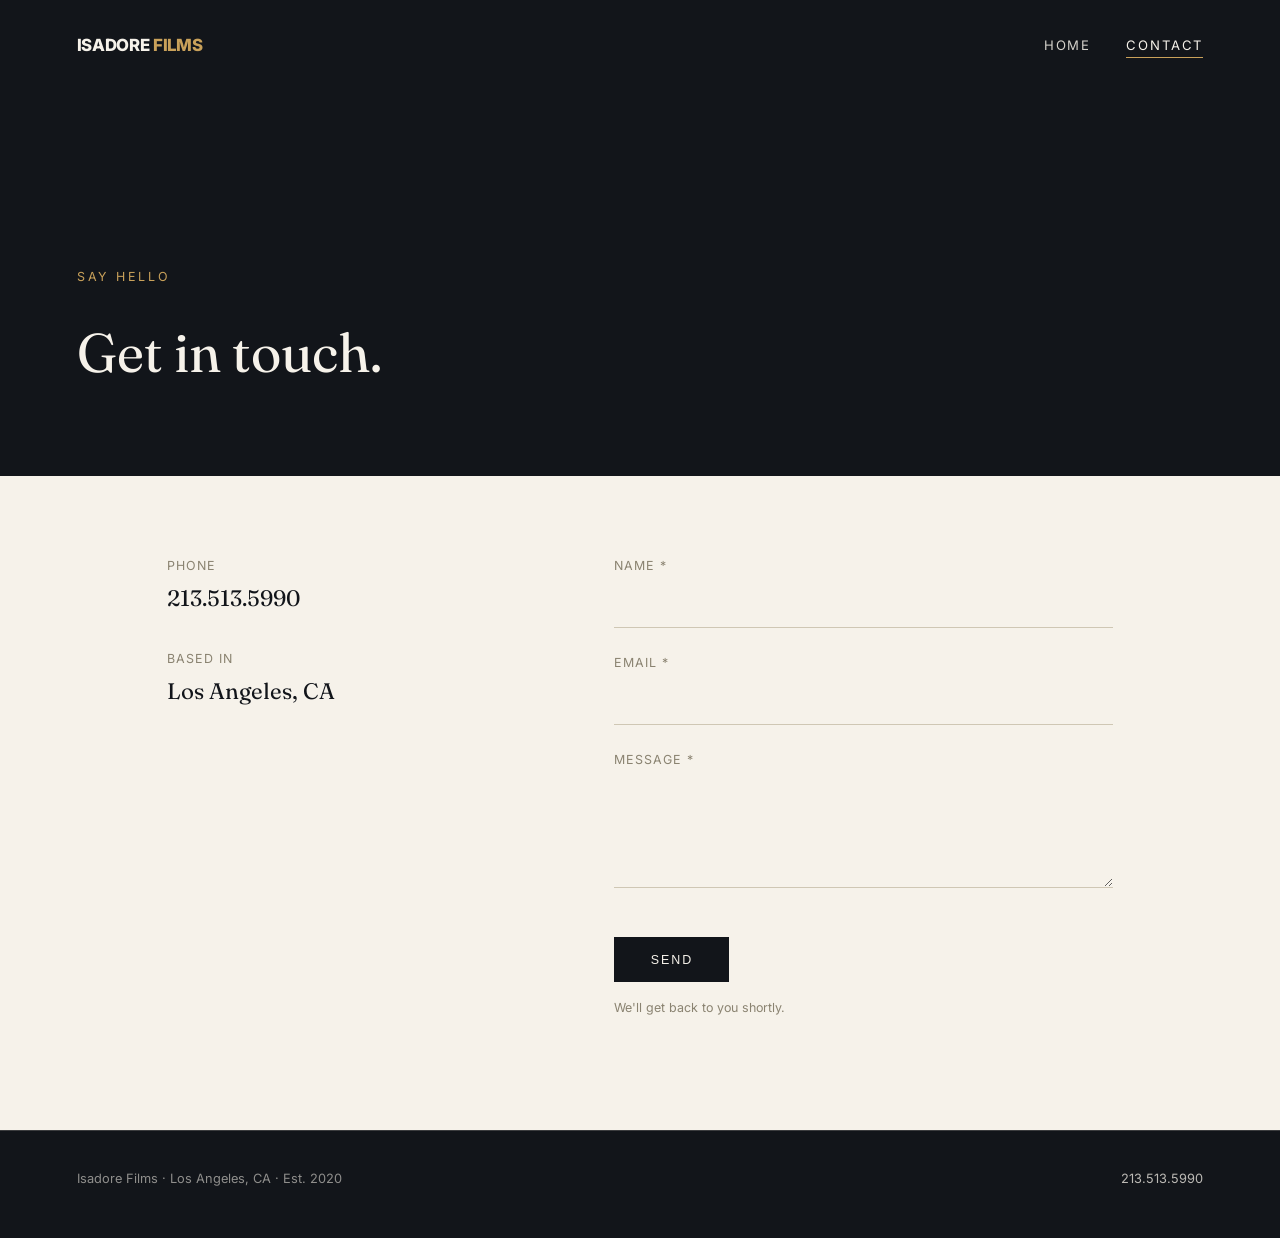
==== contact.html @ c5c1044e "Add files via upload" ====
<!doctype html>
<html lang="en">
<head>
<meta charset="UTF-8">
<meta name="viewport" content="width=device-width, initial-scale=1.0">
<title>Contact — Isadore Films</title>
<meta name="description" content="Get in touch with Isadore Films, a Los Angeles production company.">
<link rel="icon" href="data:image/svg+xml,<svg xmlns=%22http://www.w3.org/2000/svg%22 viewBox=%220 0 32 32%22><rect width=%2232%22 height=%2232%22 fill=%22%2312151a%22/><text x=%2216%22 y=%2223%22 font-family=%22Georgia,serif%22 font-size=%2220%22 fill=%22%23c9a15a%22 text-anchor=%22middle%22>I</text></svg>">
<link rel="stylesheet" href="styles.css">
</head>
<body>

<header class="site-header is-light">
  <a href="./" class="logo">
    <span class="word">Isadore <b>Films</b></span>
  </a>
  <nav class="primary">
    <ul>
      <li><a href="./">Home</a></li>
      <li><a href="contact.html" class="active">Contact</a></li>
    </ul>
  </nav>
</header>

<section class="page-head">
  <p class="eyebrow">Say hello</p>
  <h1>Get in touch.</h1>
</section>

<section class="contact-grid">
  <div class="contact-info">
    <div class="item">
      <small>Phone</small>
      <a href="tel:+12135135990">213.513.5990</a>
    </div>
    <div class="item">
      <small>Based in</small>
      <span>Los Angeles, CA</span>
    </div>
  </div>

  <form class="contact-form" action="https://formspree.io/f/YOUR_FORM_ID" method="POST">
    <div class="field">
      <label for="name">Name *</label>
      <input type="text" id="name" name="name" required>
    </div>
    <div class="field">
      <label for="email">Email *</label>
      <input type="email" id="email" name="email" required>
    </div>
    <div class="field">
      <label for="message">Message *</label>
      <textarea id="message" name="message" required></textarea>
    </div>
    <input type="hidden" name="_subject" value="New message from isadorefilms.com">
    <button type="submit">Send</button>
    <p class="form-note">We'll get back to you shortly.</p>
  </form>
</section>

<footer>
  <span>Isadore Films · Los Angeles, CA · Est. 2020</span>
  <span><a href="tel:+12135135990">213.513.5990</a></span>
</footer>

</body>
</html>
---- styles.css ----
/* Isadore Films — shared stylesheet */

@import url('https://fonts.googleapis.com/css2?family=Fraunces:ital,opsz,wght@0,9..144,300;0,9..144,400;0,9..144,500;0,9..144,600;1,9..144,400&family=Inter:wght@300;400;500;600;800&display=swap');

:root{
  --ink:#12151a;
  --ink-soft:#1c2029;
  --paper:#f6f2ea;
  --paper-dim:#eae4d8;
  --gold:#c9a15a;
  --line: rgba(246,242,234,0.18);
  --serif:'Fraunces', Georgia, serif;
  --sans:'Inter', -apple-system, BlinkMacSystemFont, 'Segoe UI', sans-serif;
}

*{box-sizing:border-box; margin:0; padding:0;}

html{scroll-behavior:smooth;}

body{
  font-family:var(--sans);
  background:var(--paper);
  color:var(--ink);
  line-height:1.6;
  -webkit-font-smoothing:antialiased;
}

img{max-width:100%; display:block;}

a{color:inherit; text-decoration:none;}

.wrap{
  max-width:1100px;
  margin:0 auto;
  padding:0 6vw;
}

/* ---------- Header ---------- */

.site-header{
  position:absolute;
  top:0; left:0; right:0;
  z-index:20;
  padding:2rem 6vw;
  display:flex;
  align-items:flex-start;
  justify-content:space-between;
}

.site-header.is-light{
  position:relative;
  background:var(--ink);
}

.logo{
  display:flex;
  align-items:center;
  font-family:var(--sans);
  font-weight:800;
  font-size:1.05rem;
  letter-spacing:-.02em;
  text-transform:uppercase;
  color:var(--paper);
}

.logo .word b{
  font-weight:800;
  color:var(--gold);
}

nav.primary ul{
  list-style:none;
  display:flex;
  gap:2.2rem;
}

nav.primary a{
  font-size:.82rem;
  letter-spacing:.14em;
  text-transform:uppercase;
  color:var(--paper);
  opacity:.85;
  transition:opacity .2s ease;
}

nav.primary a:hover, nav.primary a.active{ opacity:1; }
nav.primary a.active{ border-bottom:1px solid var(--gold); padding-bottom:4px; }

/* ---------- Hero ---------- */

.hero{
  position:relative;
  min-height:92vh;
  display:flex;
  align-items:flex-end;
  color:var(--paper);
  background-size:cover;
  background-position:center;
  isolation:isolate;
}

.hero::before{
  content:"";
  position:absolute; inset:0;
  background:
    linear-gradient(180deg, rgba(18,21,26,.55) 0%, rgba(18,21,26,.35) 35%, rgba(18,21,26,.85) 100%);
  z-index:-1;
}

.hero-inner{
  padding:0 6vw 6.5rem;
  max-width:820px;
}

.eyebrow{
  font-size:.78rem;
  letter-spacing:.22em;
  text-transform:uppercase;
  color:var(--gold);
  margin-bottom:1.4rem;
}

/* Hero wordmark — same lockup as the header logo, at hero scale */
.hero-logo{
  font-family:var(--sans);
  font-weight:800;
  font-size:clamp(2.4rem, 6vw, 4.6rem);
  letter-spacing:-.02em;
  line-height:1.05;
  text-transform:uppercase;
  color:var(--paper);
  opacity:.8;
  text-shadow:0 2px 4px rgba(0,0,0,.85), 0 6px 24px rgba(0,0,0,.7);
}

.hero-logo b{
  font-weight:800;
  color:var(--gold);
}

/* Logo + location stacked at the top of the page */
.brand{
  display:flex;
  flex-direction:column;
}

.site-header .eyebrow{
  margin-top:.55rem;
  margin-bottom:0;
}

.hero h1{
  font-family:var(--serif);
  font-weight:400;
  font-size:clamp(2.4rem, 6vw, 4.6rem);
  line-height:1.05;
  opacity:.8;
  text-shadow:0 2px 4px rgba(0,0,0,.85), 0 6px 24px rgba(0,0,0,.7);
}

.hero h1 .accent{
  color:var(--gold);
}

.hero .sub{
  margin-top:1.6rem;
  font-size:1.05rem;
  max-width:36ch;
  color:rgba(246,242,234,.85);
}

.scroll-cue{
  position:absolute;
  bottom:2.4rem; left:6vw;
  height:42px;
  display:flex;
  align-items:flex-start;
}

.scroll-line{
  display:block;
  width:1px;
  height:100%;
  background:linear-gradient(to bottom, var(--gold), rgba(246,242,234,0));
  transform-origin:top;
  animation:scrollDraw 2.4s ease-in-out infinite;
}

@keyframes scrollDraw{
  0%{ transform:scaleY(0); opacity:0; }
  35%{ transform:scaleY(1); opacity:1; }
  75%{ transform:scaleY(1); opacity:.4; }
  100%{ transform:scaleY(0); opacity:0; }
}

@media (prefers-reduced-motion: reduce){
  .scroll-line{ animation:none; opacity:.6; transform:scaleY(1); }
}

/* ---------- Philosophy ---------- */

.philosophy{
  padding:7rem 6vw;
  background:var(--paper);
}

.philosophy .kicker{
  font-size:.78rem;
  letter-spacing:.22em;
  text-transform:uppercase;
  color:#8a8371;
  margin-bottom:3rem;
  text-align:center;
}

.tenets{
  display:grid;
  grid-template-columns:repeat(3,1fr);
  gap:3rem;
  max-width:1000px;
  margin:0 auto;
}

.tenet{
  text-align:center;
  padding:0 1rem;
}

.tenet .num{
  font-family:var(--serif);
  font-style:italic;
  color:var(--gold);
  font-size:1rem;
  margin-bottom:1rem;
  display:block;
}

.tenet p{
  font-family:var(--serif);
  font-size:1.7rem;
  line-height:1.3;
}

.tenet b{ font-weight:600; }

/* ---------- Quote / cinematic band ---------- */

.band{
  position:relative;
  min-height:60vh;
  display:flex;
  align-items:center;
  justify-content:center;
  background-size:cover;
  background-position:center 30%;
  color:var(--paper);
  text-align:center;
  isolation:isolate;
}

.band::before{
  content:"";
  position:absolute; inset:0;
  background:rgba(15,17,22,.6);
  z-index:-1;
}

.band blockquote{
  font-family:var(--sans);
  font-style:normal;
  font-weight:300;
  font-size:clamp(1.25rem, 2.4vw, 1.7rem);
  letter-spacing:.02em;
  max-width:30ch;
  line-height:1.55;
  padding:0 6vw;
  opacity:.8;
  text-shadow:0 2px 4px rgba(0,0,0,.85), 0 6px 24px rgba(0,0,0,.7);
}

/* ---------- CTA ---------- */

.cta{
  padding:6.5rem 6vw;
  text-align:center;
  background:var(--ink);
  color:var(--paper);
}

.cta h2{
  font-family:var(--serif);
  font-weight:400;
  font-size:clamp(1.8rem,4vw,2.6rem);
  margin-bottom:2rem;
}

.btn{
  display:inline-block;
  border:1px solid var(--gold);
  color:var(--paper);
  padding:.95rem 2.4rem;
  font-size:.78rem;
  letter-spacing:.18em;
  text-transform:uppercase;
  transition:background .25s ease, color .25s ease;
}

.btn:hover{
  background:var(--gold);
  color:var(--ink);
}

/* ---------- Footer ---------- */

footer{
  background:var(--ink);
  color:rgba(246,242,234,.55);
  padding:2.4rem 6vw 3rem;
  font-size:.8rem;
  display:flex;
  flex-wrap:wrap;
  gap:1rem;
  justify-content:space-between;
  border-top:1px solid var(--line);
}

footer a{ color:rgba(246,242,234,.75); }
footer a:hover{ color:var(--gold); }

/* ---------- Contact page ---------- */

.page-head{
  background:var(--ink);
  color:var(--paper);
  padding:11rem 6vw 5rem;
}

.page-head .eyebrow{ color:var(--gold); }

.page-head h1{
  font-family:var(--serif);
  font-weight:400;
  font-size:clamp(2.2rem,5vw,3.4rem);
}

.contact-grid{
  max-width:1100px;
  margin:0 auto;
  padding:5rem 6vw 7rem;
  display:grid;
  grid-template-columns:1fr 1.3fr;
  gap:4rem;
}

.contact-info h3{
  font-family:var(--serif);
  font-weight:500;
  font-size:1.1rem;
  margin-bottom:1.2rem;
  color:#8a8371;
  text-transform:uppercase;
  letter-spacing:.1em;
  font-size:.78rem;
}

.contact-info .item{
  margin-bottom:2rem;
}

.contact-info .item a, .contact-info .item span{
  font-family:var(--serif);
  font-size:1.4rem;
}

.contact-info .item small{
  display:block;
  color:#8a8371;
  font-size:.78rem;
  letter-spacing:.08em;
  text-transform:uppercase;
  margin-bottom:.3rem;
}

form.contact-form label{
  display:block;
  font-size:.78rem;
  letter-spacing:.08em;
  text-transform:uppercase;
  color:#8a8371;
  margin-bottom:.5rem;
}

form.contact-form .field{
  margin-bottom:1.6rem;
}

form.contact-form input,
form.contact-form textarea{
  width:100%;
  border:none;
  border-bottom:1px solid #cfc7b4;
  background:transparent;
  padding:.7rem .1rem;
  font-family:var(--sans);
  font-size:1rem;
  color:var(--ink);
}

form.contact-form input:focus,
form.contact-form textarea:focus{
  outline:none;
  border-bottom-color:var(--gold);
}

form.contact-form textarea{ resize:vertical; min-height:110px; }

form.contact-form button{
  margin-top:1rem;
  border:1px solid var(--ink);
  background:var(--ink);
  color:var(--paper);
  padding:.9rem 2.2rem;
  font-size:.78rem;
  letter-spacing:.16em;
  text-transform:uppercase;
  cursor:pointer;
  transition:background .2s ease, color .2s ease;
}

form.contact-form button:hover{
  background:transparent;
  color:var(--ink);
}

.form-note{
  font-size:.78rem;
  color:#8a8371;
  margin-top:1rem;
}

/* ---------- Responsive ---------- */

@media (max-width: 760px){
  .tenets{ grid-template-columns:1fr; gap:2.4rem; }
  .contact-grid{ grid-template-columns:1fr; gap:3rem; padding-top:3.5rem; }
  nav.primary ul{ gap:1.3rem; }
  .site-header{ padding:1.4rem 6vw; }
  .page-head{ padding-top:8rem; }
}
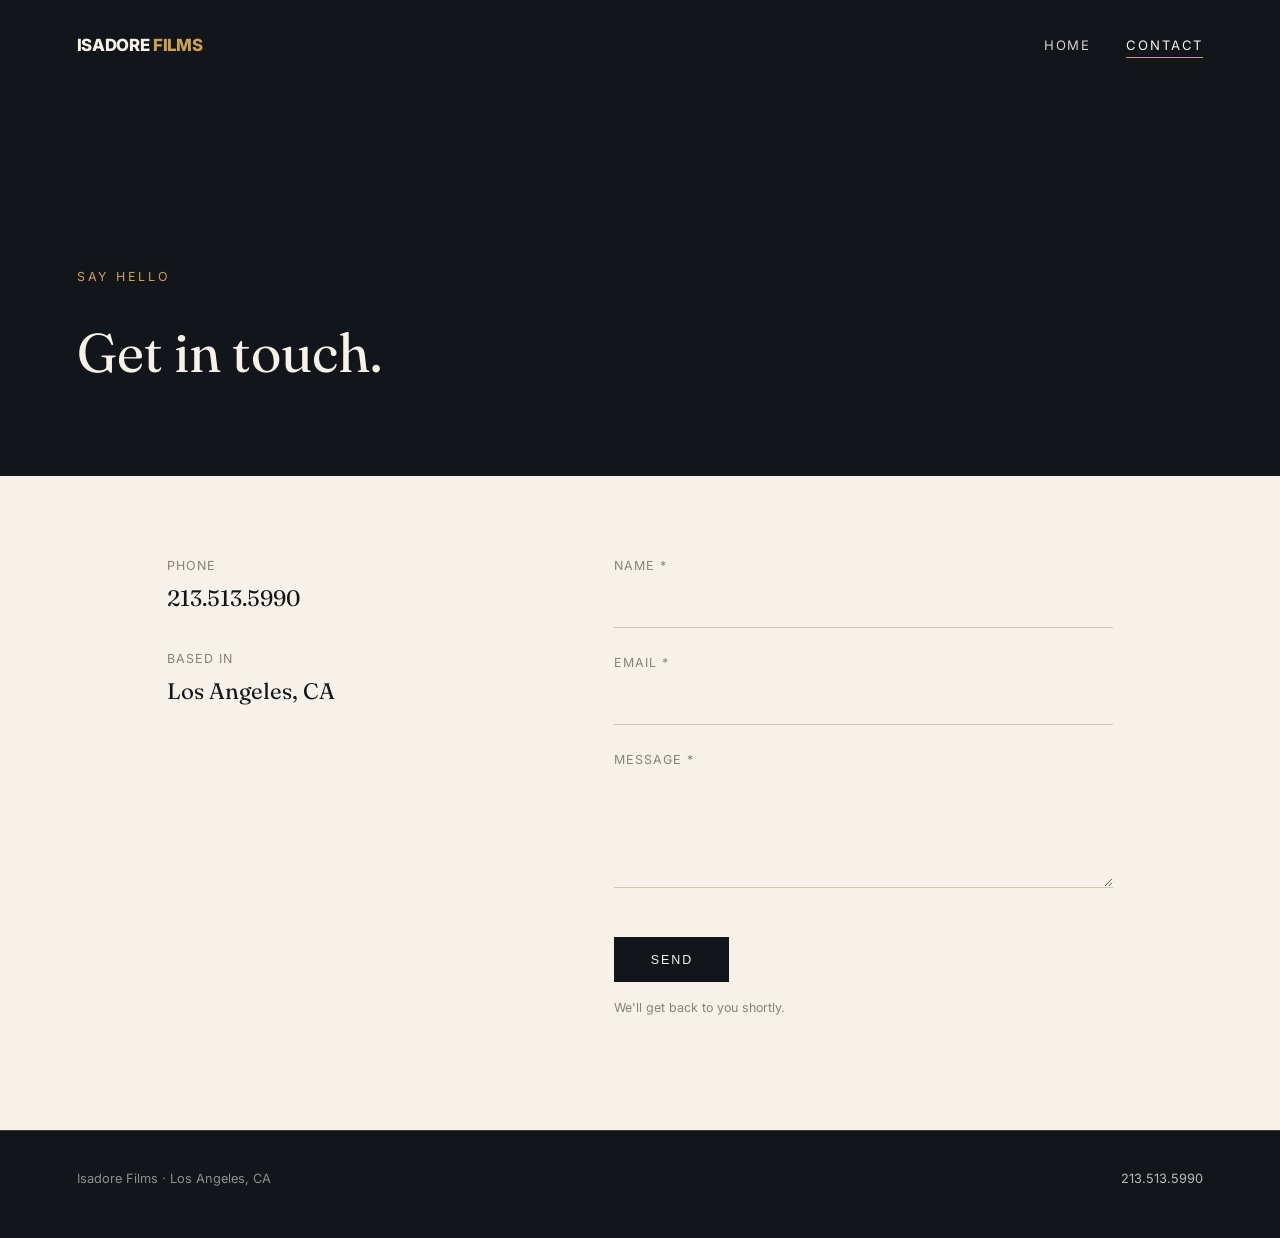
==== commit c818a91a: "Add files via upload" ====
--- a/contact.html
+++ b/contact.html
@@ -5,7 +5,9 @@
 <meta name="viewport" content="width=device-width, initial-scale=1.0">
 <title>Contact — Isadore Films</title>
 <meta name="description" content="Get in touch with Isadore Films, a Los Angeles production company.">
-<link rel="icon" href="data:image/svg+xml,<svg xmlns=%22http://www.w3.org/2000/svg%22 viewBox=%220 0 32 32%22><rect width=%2232%22 height=%2232%22 fill=%22%2312151a%22/><text x=%2216%22 y=%2223%22 font-family=%22Georgia,serif%22 font-size=%2220%22 fill=%22%23c9a15a%22 text-anchor=%22middle%22>I</text></svg>">
+<link rel="icon" href="favicon.ico" sizes="any">
+<link rel="icon" href="favicon.svg" type="image/svg+xml">
+<link rel="apple-touch-icon" href="apple-touch-icon.png">
 <link rel="stylesheet" href="styles.css">
 </head>
 <body>
@@ -39,7 +41,7 @@
     </div>
   </div>
 
-  <form class="contact-form" action="https://formspree.io/f/YOUR_FORM_ID" method="POST">
+  <form class="contact-form" action="https://formspree.io/f/xaeyjerq" method="POST">
     <div class="field">
       <label for="name">Name *</label>
       <input type="text" id="name" name="name" required>
@@ -59,9 +61,14 @@
 </section>
 
 <footer>
-  <span>Isadore Films · Los Angeles, CA · Est. 2020</span>
+  <span>Isadore Films · Los Angeles, CA</span>
   <span><a href="tel:+12135135990">213.513.5990</a></span>
 </footer>
 
+
+<!-- Cloudflare Web Analytics -->
+<script type="module" src="https://static.cloudflareinsights.com/beacon.min.js" data-cf-beacon='{"token": "da4c46cee6a64100b28957f412d45aaa"}'></script>
+<!-- End Cloudflare Web Analytics -->
+
 </body>
 </html>
--- a/styles.css
+++ b/styles.css
@@ -103,7 +103,7 @@
   content:"";
   position:absolute; inset:0;
   background:
-    linear-gradient(180deg, rgba(18,21,26,.55) 0%, rgba(18,21,26,.35) 35%, rgba(18,21,26,.85) 100%);
+    linear-gradient(180deg, rgba(18,21,26,.28) 0%, rgba(18,21,26,.10) 40%, rgba(18,21,26,.72) 100%);
   z-index:-1;
 }
 
@@ -152,7 +152,7 @@
 .hero h1{
   font-family:var(--serif);
   font-weight:400;
-  font-size:clamp(2.4rem, 6vw, 4.6rem);
+  font-size:clamp(1.2rem, 3vw, 2.3rem);
   line-height:1.05;
   opacity:.8;
   text-shadow:0 2px 4px rgba(0,0,0,.85), 0 6px 24px rgba(0,0,0,.7);
@@ -243,16 +243,83 @@
 
 .tenet b{ font-weight:600; }
 
-/* ---------- Quote / cinematic band ---------- */
+/* ---------- Clients ---------- */
+
+.clients{
+  padding:1rem 6vw 6rem;
+  background:var(--paper);
+}
+
+.clients .kicker{
+  font-size:.78rem;
+  letter-spacing:.22em;
+  text-transform:uppercase;
+  color:#8a8371;
+  margin-bottom:3rem;
+  text-align:center;
+}
+
+/* Flex rather than grid so a leftover row centers instead of
+   hanging off to the left when the logo count changes. */
+.client-grid{
+  list-style:none;
+  display:flex;
+  flex-wrap:wrap;
+  justify-content:center;
+  align-items:center;
+  gap:2.8rem 2rem;
+  max-width:1020px;
+  margin:0 auto;
+}
+
+.client-grid li{
+  flex:0 0 calc(20% - 1.6rem);
+  display:flex;
+  align-items:center;
+  justify-content:center;
+}
+
+@media (max-width: 900px){
+  .client-grid li{ flex-basis:calc(33.333% - 1.4rem); }
+}
+
+.client-grid img{
+  max-width:100%;
+  height:auto;
+  opacity:.5;
+  transition:opacity .25s ease;
+}
+
+.client-grid img:hover{ opacity:.95; }
+
+.client-note{
+  max-width:1000px;
+  margin:3rem auto 0;
+  text-align:center;
+  font-size:.68rem;
+  letter-spacing:.06em;
+  color:#a09a8b;
+}
+
+@media (max-width: 560px){
+  .client-grid{ gap:2.4rem 1.6rem; }
+  .client-grid li{ flex-basis:calc(50% - 0.8rem); }
+}
+
+/* ---------- Skyline band + call to action ---------- */
 
 .band{
   position:relative;
-  min-height:60vh;
+  /* Box takes the photo's own 1161x871 ratio, so "cover" fills edge to edge
+     without cropping and without letterbox bars — full width, whole image. */
+  aspect-ratio:1161 / 871;
+  width:100%;
+  min-height:340px;
   display:flex;
   align-items:center;
   justify-content:center;
   background-size:cover;
-  background-position:center 30%;
+  background-position:center;
   color:var(--paper);
   text-align:center;
   isolation:isolate;
@@ -265,34 +332,24 @@
   z-index:-1;
 }
 
-.band blockquote{
-  font-family:var(--sans);
-  font-style:normal;
-  font-weight:300;
-  font-size:clamp(1.25rem, 2.4vw, 1.7rem);
-  letter-spacing:.02em;
-  max-width:30ch;
-  line-height:1.55;
+.band-inner{
   padding:0 6vw;
-  opacity:.8;
+  display:flex;
+  flex-direction:column;
+  align-items:center;
+  gap:2.2rem;
+}
+
+.band h2{
+  font-family:var(--serif);
+  font-weight:400;
+  font-size:clamp(1.8rem, 4vw, 2.8rem);
+  line-height:1.15;
+  opacity:.9;
   text-shadow:0 2px 4px rgba(0,0,0,.85), 0 6px 24px rgba(0,0,0,.7);
 }
 
-/* ---------- CTA ---------- */
-
-.cta{
-  padding:6.5rem 6vw;
-  text-align:center;
-  background:var(--ink);
-  color:var(--paper);
-}
-
-.cta h2{
-  font-family:var(--serif);
-  font-weight:400;
-  font-size:clamp(1.8rem,4vw,2.6rem);
-  margin-bottom:2rem;
-}
+/* ---------- CTA button ---------- */
 
 .btn{
   display:inline-block;
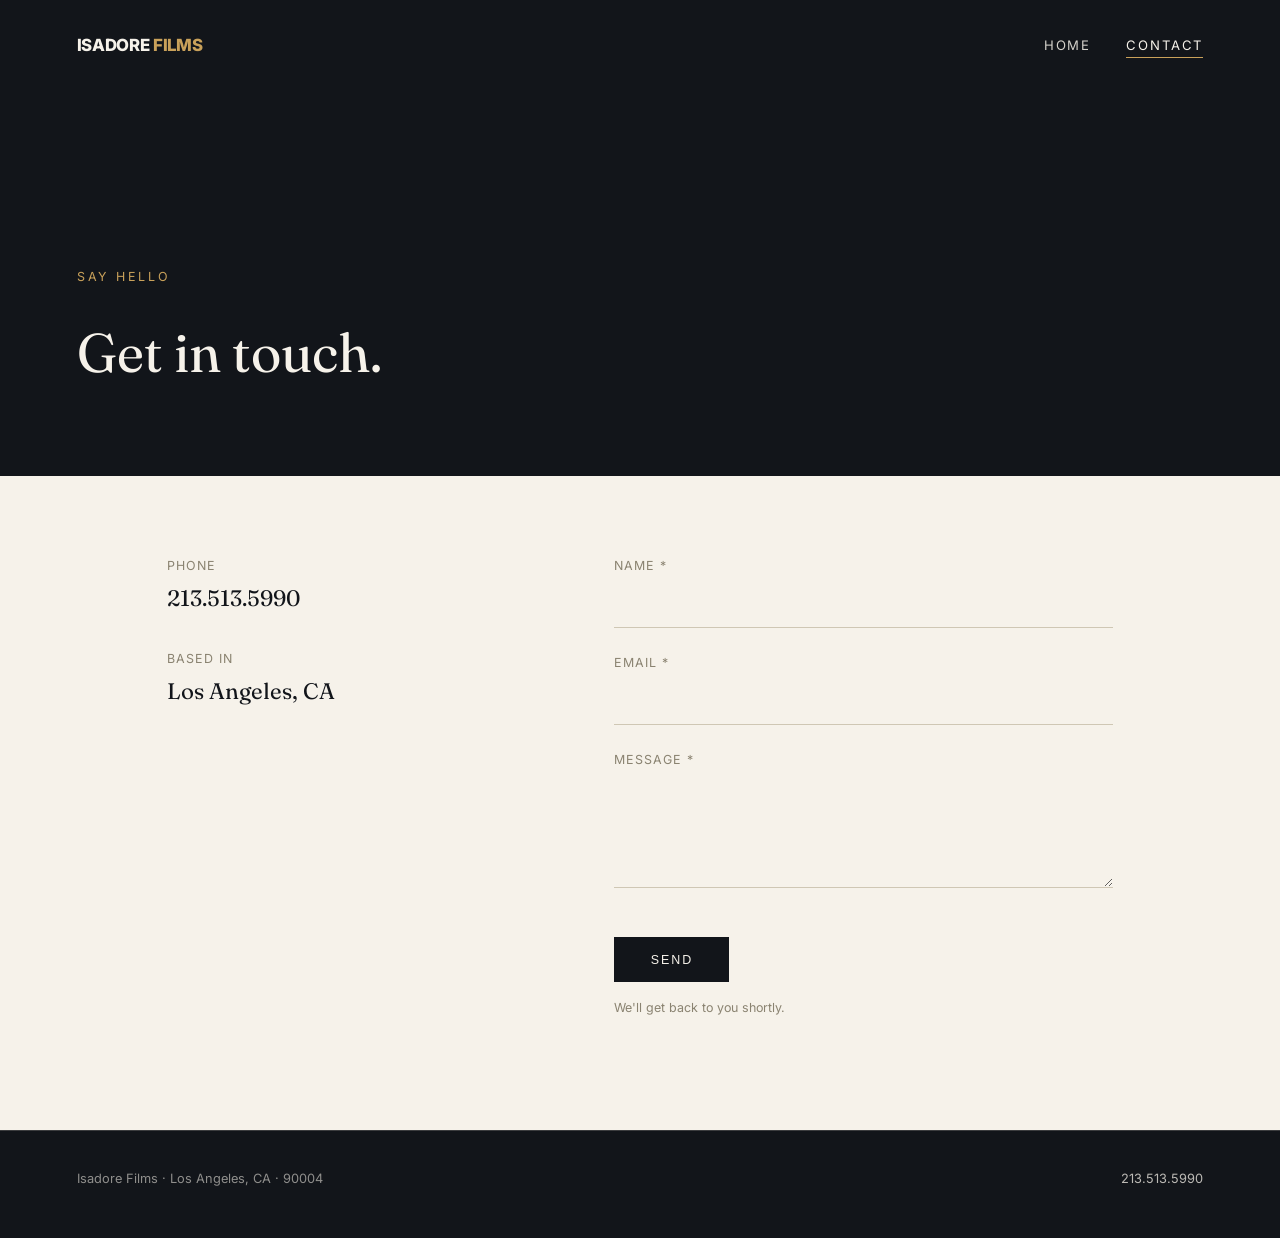
==== commit 0493389d: "Add files via upload" ====
--- a/contact.html
+++ b/contact.html
@@ -61,7 +61,7 @@
 </section>
 
 <footer>
-  <span>Isadore Films · Los Angeles, CA</span>
+  <span>Isadore Films · Los Angeles, CA · 90004</span>
   <span><a href="tel:+12135135990">213.513.5990</a></span>
 </footer>
 
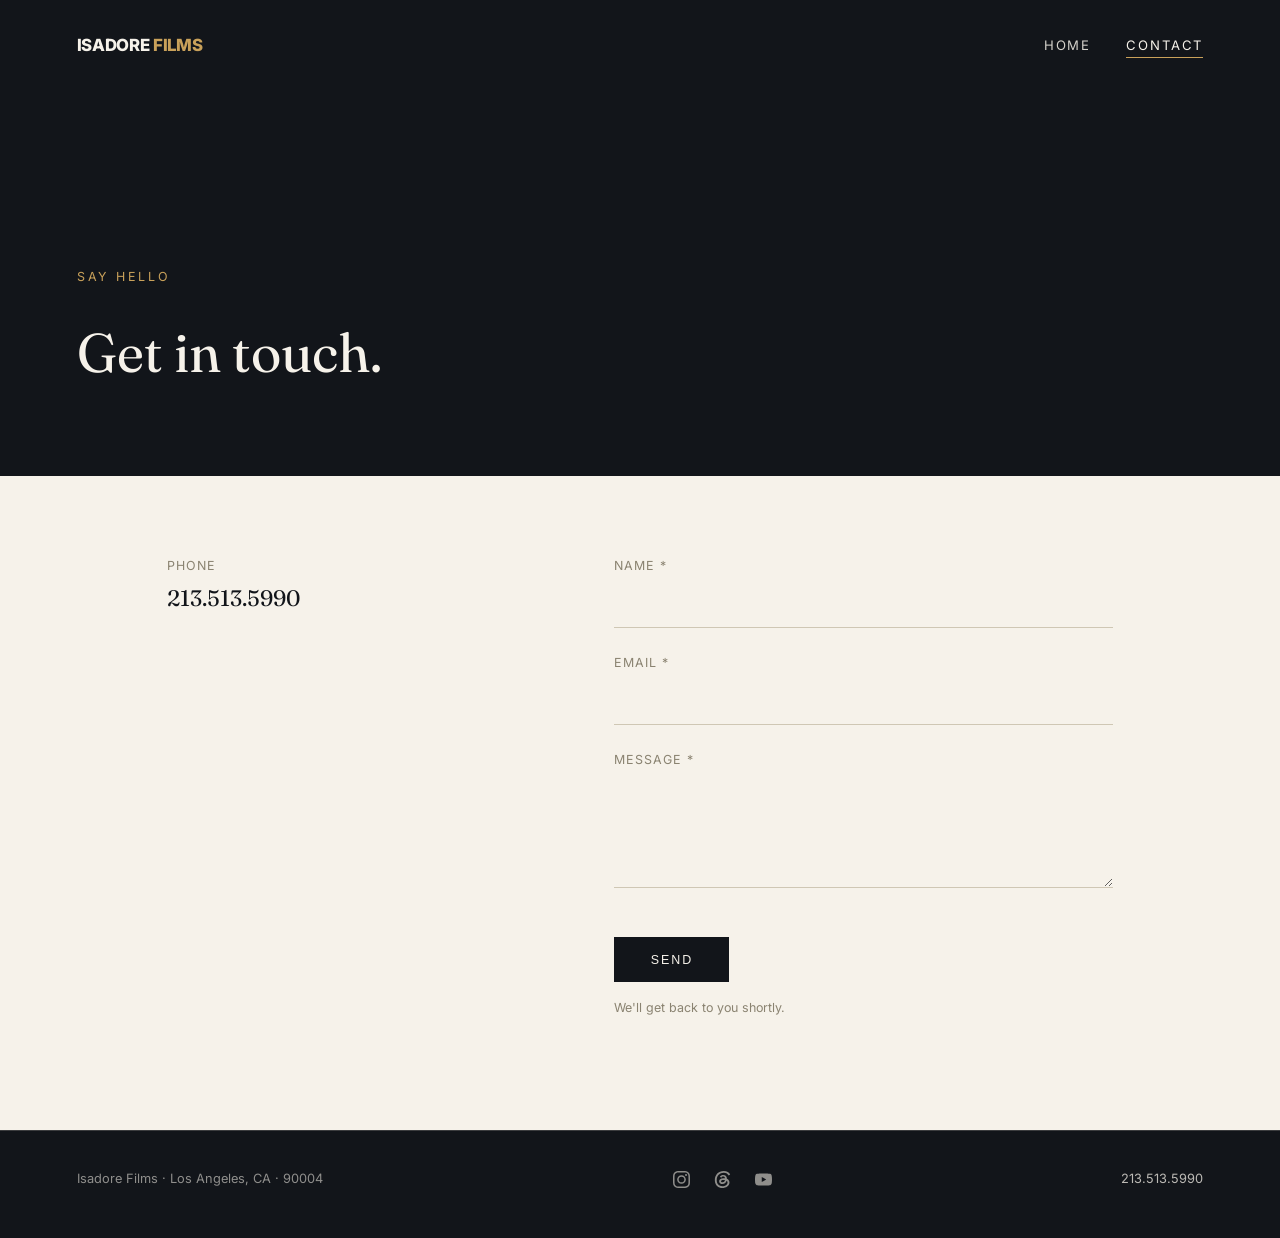
==== commit 9f64b80a: "Add files via upload" ====
--- a/contact.html
+++ b/contact.html
@@ -35,10 +35,6 @@
       <small>Phone</small>
       <a href="tel:+12135135990">213.513.5990</a>
     </div>
-    <div class="item">
-      <small>Based in</small>
-      <span>Los Angeles, CA</span>
-    </div>
   </div>
 
   <form class="contact-form" action="https://formspree.io/f/xaeyjerq" method="POST">
@@ -62,6 +58,11 @@
 
 <footer>
   <span>Isadore Films · Los Angeles, CA · 90004</span>
+  <span class="social">
+    <a href="https://www.instagram.com/isadorefilms/" target="_blank" rel="noopener" aria-label="Instagram"><svg viewBox="0 0 24 24" aria-hidden="true"><path d="M7.0301.084c-1.2768.0602-2.1487.264-2.911.5634-.7888.3075-1.4575.72-2.1228 1.3877-.6652.6677-1.075 1.3368-1.3802 2.127-.2954.7638-.4956 1.6365-.552 2.914-.0564 1.2775-.0689 1.6882-.0626 4.947.0062 3.2586.0206 3.6671.0825 4.9473.061 1.2765.264 2.1482.5635 2.9107.308.7889.72 1.4573 1.388 2.1228.6679.6655 1.3365 1.0743 2.1285 1.38.7632.295 1.6361.4961 2.9134.552 1.2773.056 1.6884.069 4.9462.0627 3.2578-.0062 3.668-.0207 4.9478-.0814 1.28-.0607 2.147-.2652 2.9098-.5633.7889-.3086 1.4578-.72 2.1228-1.3881.665-.6682 1.0745-1.3378 1.3795-2.1284.2957-.7632.4966-1.636.552-2.9124.056-1.2809.0692-1.6898.063-4.948-.0063-3.2583-.021-3.6668-.0817-4.9465-.0607-1.2797-.264-2.1487-.5633-2.9117-.3084-.7889-.72-1.4568-1.3876-2.1228C21.2982 1.33 20.628.9208 19.8378.6165 19.074.321 18.2017.1197 16.9244.0645 15.6471.0093 15.236-.005 11.977.0014 8.718.0076 8.31.0215 7.0301.0839m.1402 21.6932c-1.17-.0509-1.8053-.2453-2.2287-.408-.5606-.216-.96-.4771-1.3819-.895-.422-.4178-.6811-.8186-.9-1.378-.1644-.4234-.3624-1.058-.4171-2.228-.0595-1.2645-.072-1.6442-.079-4.848-.007-3.2037.0053-3.583.0607-4.848.05-1.169.2456-1.805.408-2.2282.216-.5613.4762-.96.895-1.3816.4188-.4217.8184-.6814 1.3783-.9003.423-.1651 1.0575-.3614 2.227-.4171 1.2655-.06 1.6447-.072 4.848-.079 3.2033-.007 3.5835.005 4.8495.0608 1.169.0508 1.8053.2445 2.228.408.5608.216.96.4754 1.3816.895.4217.4194.6816.8176.9005 1.3787.1653.4217.3617 1.056.4169 2.2263.0602 1.2655.0739 1.645.0796 4.848.0058 3.203-.0055 3.5834-.061 4.848-.051 1.17-.245 1.8055-.408 2.2294-.216.5604-.4763.96-.8954 1.3814-.419.4215-.8181.6811-1.3783.9-.4224.1649-1.0577.3617-2.2262.4174-1.2656.0595-1.6448.072-4.8493.079-3.2045.007-3.5825-.006-4.848-.0608M16.953 5.5864A1.44 1.44 0 1 0 18.39 4.144a1.44 1.44 0 0 0-1.437 1.4424M5.8385 12.012c.0067 3.4032 2.7706 6.1557 6.173 6.1493 3.4026-.0065 6.157-2.7701 6.1506-6.1733-.0065-3.4032-2.771-6.1565-6.174-6.1498-3.403.0067-6.156 2.771-6.1496 6.1738M8 12.0077a4 4 0 1 1 4.008 3.9921A3.9996 3.9996 0 0 1 8 12.0077"/></svg></a>
+    <a href="https://www.threads.com/@isadorefilms" target="_blank" rel="noopener" aria-label="Threads"><svg viewBox="0 0 24 24" aria-hidden="true"><path d="M18.263 11.097c-.03-3.486-1.92-5.586-5.111-5.586-2.13 0-3.922.963-4.863 2.499l2.062 1.438c.535-.843 1.272-1.543 2.628-1.543 1.528 0 2.318.85 2.544 2.431a15 15 0 0 0-2.236-.173c-4.125 0-6.068 1.867-6.068 4.336s1.943 3.99 4.804 3.99c3.139 0 5.013-2.115 5.781-4.735.798.361 1.348 1.204 1.348 2.47 0 3.387-3.907 5.232-7.22 5.232-4.885 0-8.077-3.207-8.077-8.424 0-6.392 4.223-10.487 9.9-10.487 3.808 0 5.69 1.671 6.97 3.914l2.108-1.475C21.44 2.078 18.331 0 13.663 0 6.227 0 1.168 5.277 1.168 12.934c0 7 4.953 11.066 10.856 11.066 4.878 0 9.809-2.846 9.809-7.716 0-2.545-1.46-4.231-3.569-5.187m-6.33 4.855c-1.077 0-2.026-.512-2.026-1.453 0-1.483 1.822-1.934 3.606-1.934.678 0 1.34.045 1.927.173-.422 1.927-1.671 3.215-3.508 3.214Z"/></svg></a>
+    <a href="https://www.youtube.com/@isadorefilms" target="_blank" rel="noopener" aria-label="YouTube"><svg viewBox="0 0 24 24" aria-hidden="true"><path d="M23.498 6.186a3.016 3.016 0 0 0-2.122-2.136C19.505 3.545 12 3.545 12 3.545s-7.505 0-9.377.505A3.017 3.017 0 0 0 .502 6.186C0 8.07 0 12 0 12s0 3.93.502 5.814a3.016 3.016 0 0 0 2.122 2.136c1.871.505 9.376.505 9.376.505s7.505 0 9.377-.505a3.015 3.015 0 0 0 2.122-2.136C24 15.93 24 12 24 12s0-3.93-.502-5.814zM9.545 15.568V8.432L15.818 12l-6.273 3.568z"/></svg></a>
+  </span>
   <span><a href="tel:+12135135990">213.513.5990</a></span>
 </footer>
 
--- a/styles.css
+++ b/styles.css
@@ -383,6 +383,23 @@
 
 footer a{ color:rgba(246,242,234,.75); }
 footer a:hover{ color:var(--gold); }
+
+.social{
+  display:flex;
+  align-items:center;
+  gap:1.5rem;
+}
+
+.social a{ display:flex; }
+
+.social svg{
+  width:17px;
+  height:17px;
+  fill:rgba(246,242,234,.55);
+  transition:fill .2s ease;
+}
+
+.social a:hover svg{ fill:var(--gold); }
 
 /* ---------- Contact page ---------- */
 
